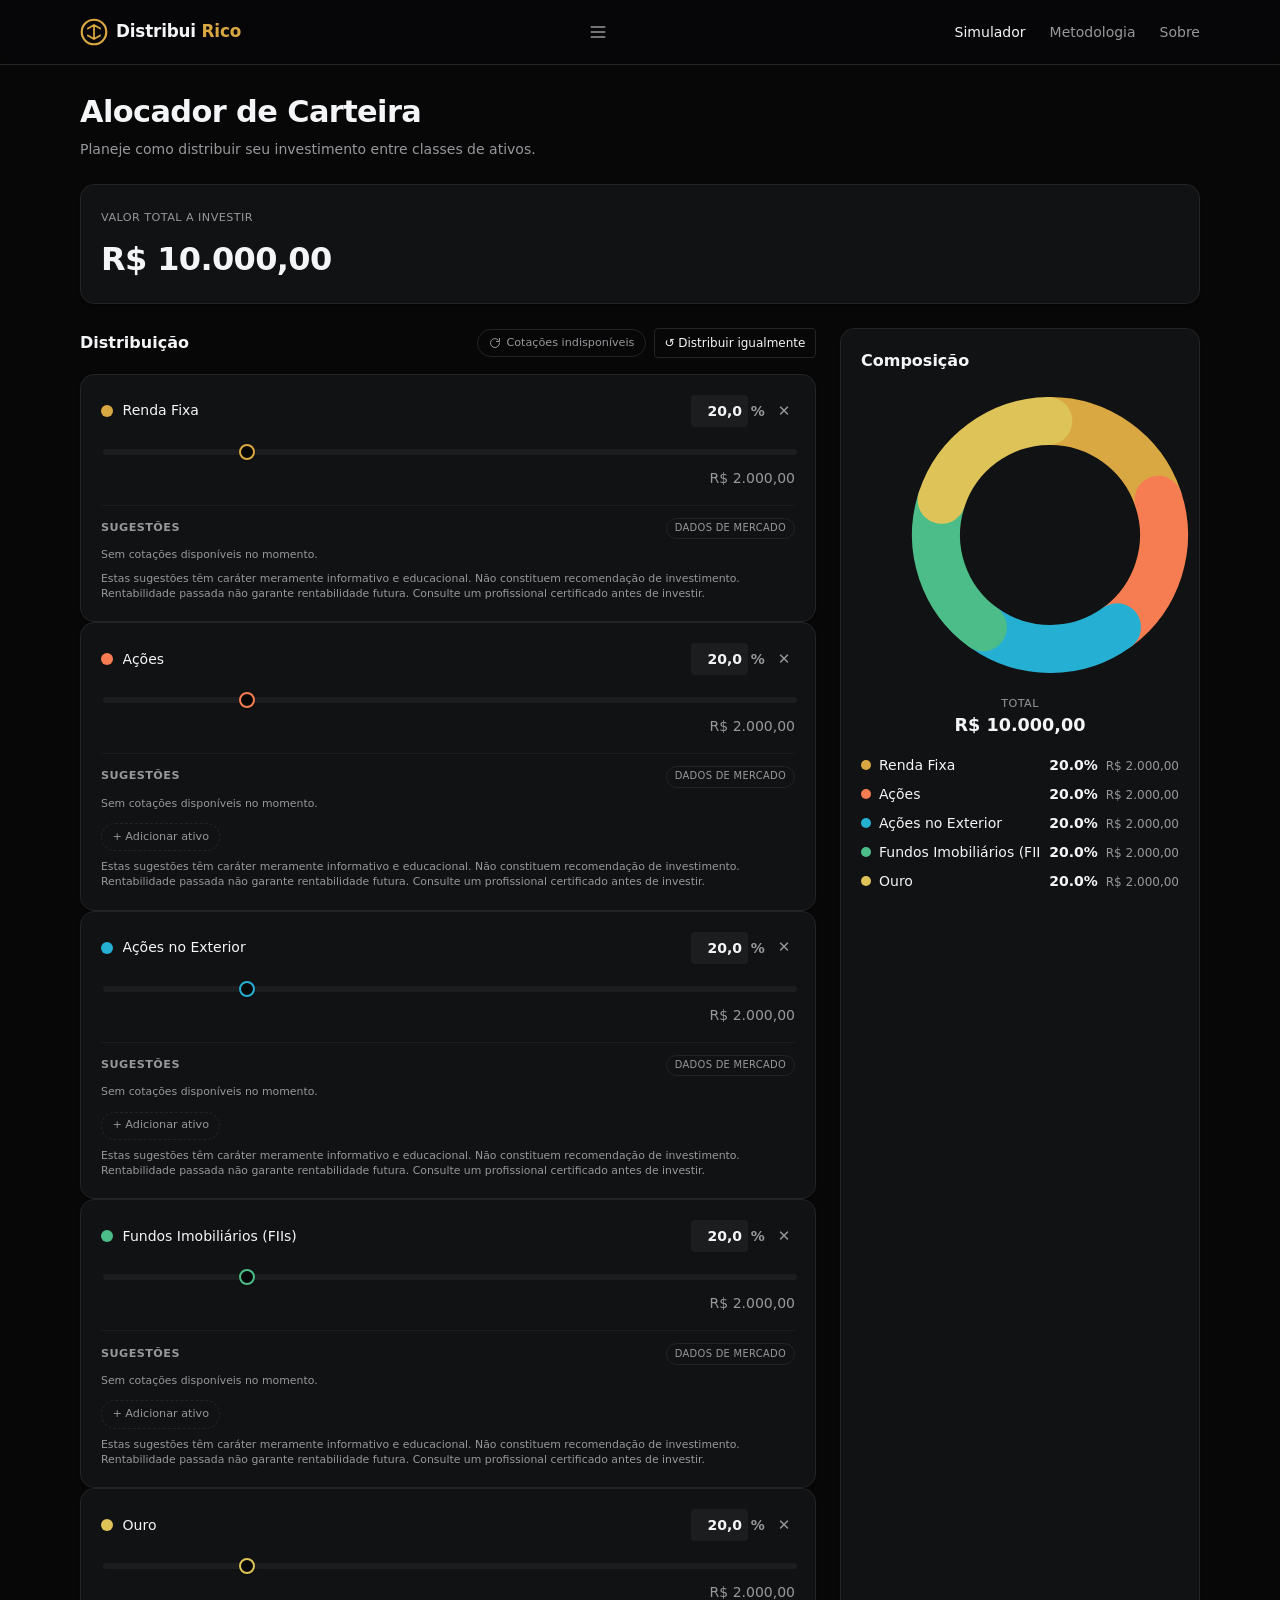
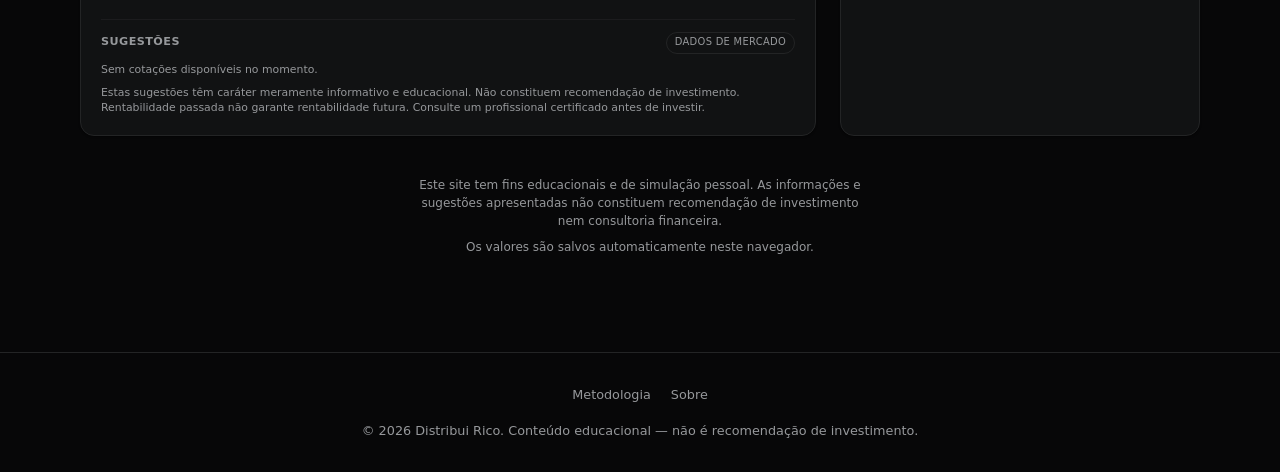
==== carteira/index.html @ 82d4304d "Organizar" ====
<!doctype html>
<html lang="pt-BR">
<head>
  <meta charset="utf-8" />
  <meta name="viewport" content="width=device-width, initial-scale=1" />
  <title>Distribui Rico — Simulador de Alocação de Carteira</title>
  <meta name="description" content="Simule como distribuir seu investimento entre Renda Fixa, Ações, Ações no Exterior, FIIs e Ouro, com sugestões de ativos baseadas em cotações reais." />
  <link rel="canonical" href="https://SEU-USUARIO.github.io/carteira/" />

  <meta property="og:type" content="website" />
  <meta property="og:title" content="Distribui Rico — Simulador de Alocação de Carteira" />
  <meta property="og:description" content="Planeje como distribuir seu investimento entre classes de ativos, com sugestões baseadas em cotações reais." />
  <meta property="og:image" content="assets/og/distribui-rico-og.png" />
  <meta name="twitter:card" content="summary_large_image" />

  <link rel="icon" type="image/svg+xml" href="assets/icons/favicon.svg" />

  <link rel="stylesheet" href="css/tokens.css" />
  <link rel="stylesheet" href="css/base.css" />
  <link rel="stylesheet" href="css/layout.css" />
  <link rel="stylesheet" href="css/components.css" />
  <link rel="stylesheet" href="css/pages/home.css" />
</head>
<body>
  <header class="site-header">
    <div class="container site-header__inner">
      <a href="index.html" class="brand">
        <svg class="brand__mark" viewBox="0 0 32 32" fill="none" xmlns="http://www.w3.org/2000/svg" aria-hidden="true">
          <circle cx="16" cy="16" r="14" stroke="var(--color-primary)" stroke-width="2.5"/>
          <path d="M16 8v16M9 12l7-4 7 4M9 20l7 4 7-4" stroke="var(--color-primary)" stroke-width="2" stroke-linecap="round" stroke-linejoin="round"/>
        </svg>
        <span>Distribui <span class="brand__gold">Rico</span></span>
      </a>
      <button class="nav-toggle icon-btn" aria-label="Abrir menu" aria-expanded="false">
        <svg width="20" height="20" viewBox="0 0 24 24" fill="none" stroke="currentColor" stroke-width="2" stroke-linecap="round"><path d="M4 6h16M4 12h16M4 18h16"/></svg>
      </button>
      <nav class="main-nav">
        <a href="index.html" aria-current="page">Simulador</a>
        <a href="metodologia.html">Metodologia</a>
        <a href="sobre.html">Sobre</a>
      </nav>
    </div>
  </header>

  <main class="container sim">
    <div class="sim__header">
      <h1>Alocador de Carteira</h1>
      <p>Planeje como distribuir seu investimento entre classes de ativos.</p>
    </div>
    <div id="simulador-root">
      <noscript>Este simulador precisa de JavaScript habilitado para funcionar.</noscript>
    </div>
  </main>

  <footer class="site-footer">
    <div class="container site-footer__inner">
      <div class="site-footer__links">
        <a href="metodologia.html">Metodologia</a>
        <a href="sobre.html">Sobre</a>
      </div>
      <p>&copy; <span id="year"></span> Distribui Rico. Conteúdo educacional — não é recomendação de investimento.</p>
    </div>
  </footer>

  <script type="module">
    import { onReady, markActiveNav, initNavToggle } from "./js/core/dom.js";
    import { initSimuladorPage } from "./js/pages/simulador.page.js";

    onReady(() => {
      markActiveNav();
      initNavToggle();
      document.getElementById("year").textContent = new Date().getFullYear();
      initSimuladorPage();
    });
  </script>
</body>
</html>
---- carteira/css/tokens.css ----
/* ==========================================================================
   Distribui Rico — Design Tokens
   Tema escuro inspirado em dourado/preto (Batman / C6 Bank), portado do
   projeto original em oklch().
   ========================================================================== */

:root {
  --radius-sm: 2px;
  --radius-md: 4px;
  --radius-lg: 6px;
  --radius-xl: 10px;
  --radius-2xl: 14px;

  /* Cores base */
  --color-background: oklch(0.13 0.003 260);
  --color-foreground: oklch(0.97 0.003 260);
  --color-card: oklch(0.18 0.003 260);
  --color-card-foreground: oklch(0.97 0.003 260);
  --color-popover: oklch(0.18 0.003 260);
  --color-popover-foreground: oklch(0.97 0.003 260);

  --color-primary: oklch(0.76 0.13 82);
  --color-primary-foreground: oklch(0.15 0.003 260);

  --color-secondary: oklch(0.23 0.003 260);
  --color-secondary-foreground: oklch(0.97 0.003 260);

  --color-muted: oklch(0.23 0.003 260);
  --color-muted-foreground: oklch(0.68 0.005 260);

  --color-accent: oklch(0.28 0.005 260);
  --color-accent-foreground: oklch(0.97 0.003 260);

  --color-destructive: oklch(0.65 0.22 27);
  --color-destructive-foreground: oklch(0.98 0.003 260);

  --color-border: oklch(0.26 0.003 260);
  --color-input: oklch(0.26 0.003 260);
  --color-ring: oklch(0.76 0.13 82);

  /* Cores das classes de ativos (donut / sliders) */
  --asset-rf: oklch(0.76 0.13 82);
  --asset-acoes: oklch(0.72 0.16 40);
  --asset-exterior: oklch(0.7 0.12 220);
  --asset-fii: oklch(0.72 0.13 160);
  --asset-ouro: oklch(0.82 0.13 95);

  /* Tipografia */
  --font-sans: "Inter", system-ui, -apple-system, "Segoe UI", Roboto, sans-serif;

  /* Espaçamento / sombras */
  --shadow-sm: 0 1px 2px rgba(0, 0, 0, 0.4);
  --shadow-md: 0 4px 14px rgba(0, 0, 0, 0.45);
  --header-height: 64px;
}
---- carteira/css/base.css ----
/* ==========================================================================
   Base / Reset
   ========================================================================== */

*,
*::before,
*::after {
  box-sizing: border-box;
  border-color: var(--color-border);
}

html {
  -webkit-text-size-adjust: 100%;
  scroll-behavior: smooth;
}

body {
  margin: 0;
  min-height: 100svh;
  background-color: var(--color-background);
  color: var(--color-foreground);
  font-family: var(--font-sans);
  font-size: 15px;
  line-height: 1.5;
  -webkit-font-smoothing: antialiased;
}

h1, h2, h3, h4, p, ul, ol, figure {
  margin: 0;
}

ul, ol {
  padding: 0;
  list-style: none;
}

a {
  color: inherit;
  text-decoration: none;
}

button {
  font: inherit;
  color: inherit;
  background: none;
  border: none;
  cursor: pointer;
}

input {
  font: inherit;
  color: inherit;
  background: none;
}

img, svg {
  display: block;
  max-width: 100%;
}

::selection {
  background: var(--color-primary);
  color: var(--color-primary-foreground);
}

::-webkit-scrollbar {
  width: 10px;
  height: 10px;
}
::-webkit-scrollbar-track {
  background: transparent;
}
::-webkit-scrollbar-thumb {
  background: var(--color-secondary);
  border-radius: 999px;
}

.sr-only {
  position: absolute;
  width: 1px;
  height: 1px;
  padding: 0;
  margin: -1px;
  overflow: hidden;
  clip: rect(0, 0, 0, 0);
  white-space: nowrap;
  border: 0;
}

.tabular-nums {
  font-variant-numeric: tabular-nums;
}
---- carteira/css/layout.css ----
/* ==========================================================================
   Layout — header, navegação, rodapé, containers
   ========================================================================== */

.container {
  width: 100%;
  max-width: 1152px;
  margin-inline: auto;
  padding-inline: 1rem;
}

.site-header {
  position: sticky;
  top: 0;
  z-index: 40;
  background: color-mix(in oklch, var(--color-background) 88%, transparent);
  backdrop-filter: blur(8px);
  border-bottom: 1px solid var(--color-border);
}

.site-header__inner {
  display: flex;
  align-items: center;
  justify-content: space-between;
  height: var(--header-height);
}

.brand {
  display: flex;
  align-items: center;
  gap: 0.5rem;
  font-weight: 700;
  font-size: 1.05rem;
  letter-spacing: -0.01em;
}

.brand__mark {
  width: 28px;
  height: 28px;
  flex-shrink: 0;
}

.brand__gold {
  color: var(--color-primary);
}

.main-nav {
  display: flex;
  align-items: center;
  gap: 1.5rem;
}

.main-nav a {
  font-size: 0.875rem;
  color: var(--color-muted-foreground);
  transition: color 0.15s ease;
}

.main-nav a:hover,
.main-nav a[aria-current="page"] {
  color: var(--color-foreground);
}

.nav-toggle {
  display: none;
  padding: 0.4rem;
  border-radius: var(--radius-md);
}

.site-footer {
  border-top: 1px solid var(--color-border);
  margin-top: 3rem;
  padding-block: 2rem;
}

.site-footer__inner {
  display: flex;
  flex-direction: column;
  gap: 1rem;
  align-items: center;
  text-align: center;
  color: var(--color-muted-foreground);
  font-size: 0.8rem;
}

.site-footer__links {
  display: flex;
  gap: 1.25rem;
}

.site-footer__links a:hover {
  color: var(--color-foreground);
}

.page-hero {
  padding-block: 2.5rem 1.5rem;
}

.page-hero h1 {
  font-size: clamp(1.6rem, 3vw, 2.1rem);
  font-weight: 700;
  letter-spacing: -0.02em;
}

.page-hero p {
  margin-top: 0.5rem;
  color: var(--color-muted-foreground);
  max-width: 60ch;
}

@media (max-width: 720px) {
  .main-nav {
    position: fixed;
    inset: var(--header-height) 0 auto 0;
    flex-direction: column;
    align-items: flex-start;
    gap: 0;
    background: var(--color-background);
    border-bottom: 1px solid var(--color-border);
    padding: 0.5rem 1rem 1rem;
    transform: translateY(-8px);
    opacity: 0;
    pointer-events: none;
    transition: opacity 0.15s ease, transform 0.15s ease;
  }
  .main-nav a {
    padding: 0.65rem 0;
    width: 100%;
    border-bottom: 1px solid var(--color-border);
  }
  .main-nav.is-open {
    opacity: 1;
    transform: translateY(0);
    pointer-events: auto;
  }
  .nav-toggle {
    display: inline-flex;
  }
}
---- carteira/css/components.css ----
/* ==========================================================================
   Componentes reutilizáveis
   ========================================================================== */

.card {
  background: var(--color-card);
  border: 1px solid var(--color-border);
  border-radius: var(--radius-2xl);
  box-shadow: var(--shadow-sm);
  padding: 1.25rem;
}

.btn {
  display: inline-flex;
  align-items: center;
  gap: 0.4rem;
  border-radius: var(--radius-md);
  padding: 0.45rem 0.85rem;
  font-size: 0.8rem;
  font-weight: 500;
  border: 1px solid transparent;
  transition: background-color 0.15s ease, color 0.15s ease, border-color 0.15s ease;
  white-space: nowrap;
}

.btn--outline {
  border-color: var(--color-border);
  color: var(--color-foreground);
}
.btn--outline:hover {
  background: var(--color-secondary);
}

.btn--primary {
  background: var(--color-primary);
  color: var(--color-primary-foreground);
}
.btn--primary:hover {
  filter: brightness(1.08);
}

.btn--ghost {
  color: var(--color-muted-foreground);
}
.btn--ghost:hover {
  background: var(--color-secondary);
  color: var(--color-foreground);
}

.btn--sm {
  padding: 0.3rem 0.6rem;
  font-size: 0.75rem;
}

.icon-btn {
  display: inline-flex;
  align-items: center;
  justify-content: center;
  border-radius: 999px;
  padding: 0.3rem;
  color: var(--color-muted-foreground);
  transition: background-color 0.15s ease, color 0.15s ease;
}
.icon-btn:hover {
  background: var(--color-secondary);
  color: var(--color-foreground);
}
.icon-btn:hover.icon-btn--danger {
  color: var(--color-destructive);
}

.pill {
  display: inline-flex;
  align-items: center;
  gap: 0.35rem;
  border: 1px solid var(--color-border);
  border-radius: 999px;
  padding: 0.3rem 0.65rem;
  font-size: 0.7rem;
  color: var(--color-muted-foreground);
  transition: background-color 0.15s ease, color 0.15s ease;
}
.pill:hover {
  background: var(--color-secondary);
  color: var(--color-foreground);
}

.tag {
  border-radius: 999px;
  border: 1px solid var(--color-border);
  padding: 0.15rem 0.5rem;
  font-size: 0.62rem;
  letter-spacing: 0.03em;
  text-transform: uppercase;
  color: var(--color-muted-foreground);
}

.field {
  border-radius: var(--radius-md);
  border: 1px solid var(--color-input);
  background: var(--color-secondary);
  padding: 0.4rem 0.6rem;
  font-size: 0.875rem;
  width: 100%;
  outline: none;
  transition: box-shadow 0.15s ease, border-color 0.15s ease;
}
.field:focus-visible {
  border-color: var(--color-ring);
  box-shadow: 0 0 0 2px color-mix(in oklch, var(--color-ring) 40%, transparent);
}

.field--bare {
  border: none;
  background: transparent;
  padding: 0;
}

/* Slider (input[type=range]) */
.slider {
  -webkit-appearance: none;
  appearance: none;
  width: 100%;
  height: 6px;
  border-radius: 999px;
  background: var(--color-secondary);
  outline: none;
  --asset-color: var(--color-primary);
  background-image: linear-gradient(var(--asset-color), var(--asset-color));
  background-repeat: no-repeat;
  background-size: 0% 100%;
}
.slider::-webkit-slider-thumb {
  -webkit-appearance: none;
  appearance: none;
  width: 16px;
  height: 16px;
  border-radius: 50%;
  background: var(--color-background);
  border: 2px solid var(--asset-color);
  cursor: pointer;
  box-shadow: var(--shadow-sm);
}
.slider::-moz-range-thumb {
  width: 16px;
  height: 16px;
  border-radius: 50%;
  background: var(--color-background);
  border: 2px solid var(--asset-color);
  cursor: pointer;
}
.slider::-moz-range-progress {
  background: var(--asset-color);
  height: 6px;
  border-radius: 999px;
}

/* Toast */
.toast-stack {
  position: fixed;
  bottom: 1rem;
  right: 1rem;
  left: 1rem;
  z-index: 100;
  display: flex;
  flex-direction: column;
  align-items: flex-end;
  gap: 0.5rem;
  pointer-events: none;
}
.toast {
  pointer-events: auto;
  background: var(--color-card);
  border: 1px solid var(--color-border);
  border-radius: var(--radius-lg);
  padding: 0.6rem 0.9rem;
  font-size: 0.8rem;
  box-shadow: var(--shadow-md);
  max-width: 320px;
  animation: toast-in 0.18s ease;
}
.toast--error {
  border-color: color-mix(in oklch, var(--color-destructive) 50%, var(--color-border));
}
@keyframes toast-in {
  from { opacity: 0; transform: translateY(6px); }
  to { opacity: 1; transform: translateY(0); }
}

/* Skeleton */
.skeleton {
  position: relative;
  overflow: hidden;
  background: var(--color-secondary);
  border-radius: var(--radius-md);
}
.skeleton::after {
  content: "";
  position: absolute;
  inset: 0;
  transform: translateX(-100%);
  background: linear-gradient(90deg, transparent, color-mix(in oklch, var(--color-foreground) 8%, transparent), transparent);
  animation: skeleton-shimmer 1.4s infinite;
}
@keyframes skeleton-shimmer {
  100% { transform: translateX(100%); }
}

.spin {
  animation: spin 0.8s linear infinite;
}
@keyframes spin {
  to { transform: rotate(360deg); }
}

.disclaimer {
  font-size: 0.68rem;
  line-height: 1.4;
  color: var(--color-muted-foreground);
}

.divider {
  border-top: 1px solid color-mix(in oklch, var(--color-border) 60%, transparent);
}
---- carteira/css/pages/home.css ----
/* ==========================================================================
   Página inicial — Simulador de alocação
   ========================================================================== */

.sim {
  padding-block: 1.5rem 3rem;
}

.sim__header {
  margin-bottom: 1.5rem;
}
.sim__header h1 {
  font-size: clamp(1.5rem, 3vw, 1.9rem);
  font-weight: 700;
  letter-spacing: -0.02em;
}
.sim__header p {
  margin-top: 0.25rem;
  font-size: 0.875rem;
  color: var(--color-muted-foreground);
}

.total-card label {
  font-size: 0.7rem;
  font-weight: 500;
  text-transform: uppercase;
  letter-spacing: 0.04em;
  color: var(--color-muted-foreground);
}
.total-card input {
  display: block;
  margin-top: 0.5rem;
  width: 100%;
  border: none;
  background: transparent;
  font-size: clamp(1.5rem, 4vw, 2rem);
  font-weight: 700;
  letter-spacing: -0.02em;
  padding: 0;
}
.total-card input:focus-visible {
  outline: none;
}

.sim__grid {
  margin-top: 1.5rem;
  display: grid;
  gap: 1.5rem;
  grid-template-columns: 1fr;
}
@media (min-width: 1024px) {
  .sim__grid {
    grid-template-columns: 1fr 360px;
  }
}

.sim__assets {
  display: flex;
  flex-direction: column;
  gap: 0.75rem;
}

.sim__assets-toolbar {
  display: flex;
  flex-wrap: wrap;
  align-items: center;
  justify-content: space-between;
  gap: 0.5rem;
  margin-bottom: 0.25rem;
}
.sim__assets-toolbar h2 {
  font-size: 1rem;
  font-weight: 600;
}
.sim__assets-toolbar-actions {
  display: flex;
  flex-wrap: wrap;
  align-items: center;
  gap: 0.5rem;
}

.asset-card {
  transition: opacity 0.15s ease;
}
.asset-card[data-active="false"] {
  opacity: 0.75;
}

.asset-card__top {
  display: flex;
  align-items: center;
  justify-content: space-between;
  gap: 0.75rem;
}

.asset-card__label {
  display: flex;
  align-items: center;
  gap: 0.6rem;
  min-width: 0;
}
.asset-card__dot {
  width: 12px;
  height: 12px;
  border-radius: 999px;
  flex-shrink: 0;
  background: var(--dot-color, var(--color-primary));
}
.asset-card__name {
  font-size: 0.875rem;
  font-weight: 500;
  overflow: hidden;
  text-overflow: ellipsis;
  white-space: nowrap;
}

.asset-card__controls {
  display: flex;
  align-items: center;
  gap: 0.5rem;
}
.asset-card__pct {
  display: flex;
  align-items: baseline;
  gap: 0.15rem;
}
.asset-card__pct input {
  width: 3.6rem;
  height: 2rem;
  text-align: right;
  font-weight: 600;
  font-size: 0.875rem;
  border-radius: var(--radius-md);
  background: var(--color-secondary);
  border: none;
  padding: 0.15rem 0.4rem;
}
.asset-card__pct span {
  font-size: 0.875rem;
  font-weight: 600;
  color: var(--color-muted-foreground);
}

.asset-card__slider {
  margin-top: 0.75rem;
}

.asset-card__value {
  margin-top: 0.4rem;
  text-align: right;
  font-size: 0.875rem;
  color: var(--color-muted-foreground);
}

/* Sugestões */
.suggestions {
  margin-top: 1rem;
  border-top: 1px solid color-mix(in oklch, var(--color-border) 60%, transparent);
  padding-top: 0.75rem;
}
.suggestions__head {
  display: flex;
  align-items: center;
  justify-content: space-between;
  gap: 0.5rem;
  margin-bottom: 0.5rem;
}
.suggestions__head h3 {
  font-size: 0.7rem;
  font-weight: 600;
  text-transform: uppercase;
  letter-spacing: 0.04em;
  color: var(--color-muted-foreground);
}

.suggestion-item {
  display: flex;
  align-items: flex-start;
  justify-content: space-between;
  gap: 0.75rem;
  padding-block: 0.55rem;
  border-bottom: 1px solid color-mix(in oklch, var(--color-border) 60%, transparent);
}
.suggestion-item:last-child {
  border-bottom: none;
}
.suggestion-item[data-excluded="true"] {
  opacity: 0.4;
}
.suggestion-item__ticker {
  font-size: 0.875rem;
  font-weight: 600;
}
.suggestion-item[data-excluded="true"] .suggestion-item__ticker {
  text-decoration: line-through;
}
.suggestion-item__name {
  font-size: 0.75rem;
  color: var(--color-muted-foreground);
  overflow: hidden;
  text-overflow: ellipsis;
  white-space: nowrap;
  max-width: 46vw;
}
.suggestion-item__meta {
  font-size: 0.75rem;
  color: var(--color-muted-foreground);
}
.suggestion-item__metric {
  font-size: 0.75rem;
  color: color-mix(in oklch, var(--color-foreground) 80%, transparent);
  margin-top: 0.1rem;
}
.suggestion-item__alloc {
  font-size: 0.68rem;
  color: var(--color-muted-foreground);
  margin-top: 0.1rem;
}
.suggestion-item__right {
  flex-shrink: 0;
  display: flex;
  align-items: flex-start;
  gap: 0.4rem;
  text-align: right;
}
.suggestion-item__price {
  font-size: 0.75rem;
  color: var(--color-muted-foreground);
}
.suggestion-item__qty {
  font-size: 0.875rem;
  font-weight: 600;
  color: var(--color-primary);
}

.add-asset-form {
  margin-top: 0.75rem;
  border-radius: var(--radius-lg);
  border: 1px solid var(--color-border);
  background: color-mix(in oklch, var(--color-secondary) 40%, transparent);
  padding: 0.75rem;
}
.add-asset-form label {
  font-size: 0.68rem;
  font-weight: 500;
  text-transform: uppercase;
  letter-spacing: 0.03em;
  color: var(--color-muted-foreground);
}
.add-asset-form .row {
  display: flex;
  gap: 0.5rem;
  margin-top: 0.4rem;
}
.add-asset-form .preview {
  margin-top: 0.5rem;
  display: flex;
  align-items: flex-start;
  justify-content: space-between;
  gap: 0.75rem;
  border-radius: var(--radius-md);
  border: 1px solid var(--color-border);
  background: var(--color-card);
  padding: 0.5rem;
}
.add-asset-form .form-actions {
  display: flex;
  align-items: center;
  justify-content: space-between;
  margin-top: 0.5rem;
}
.add-asset-form .error {
  font-size: 0.75rem;
  color: var(--color-destructive);
  margin-top: 0.35rem;
}

/* Composição / donut */
.composition-card {
  position: static;
}
@media (min-width: 1024px) {
  .composition-card {
    position: sticky;
    top: calc(var(--header-height) + 1rem);
  }
}
.composition-card h2 {
  font-size: 1rem;
  font-weight: 600;
}
.donut-wrap {
  margin: 0.75rem auto 0;
  max-width: 240px;
}
.donut-wrap svg {
  width: 100%;
  height: auto;
}
.composition-total {
  text-align: center;
  margin-top: 0.25rem;
}
.composition-total .label {
  font-size: 0.7rem;
  text-transform: uppercase;
  letter-spacing: 0.04em;
  color: var(--color-muted-foreground);
}
.composition-total .value {
  font-size: 1.1rem;
  font-weight: 700;
}
.composition-legend {
  margin-top: 1rem;
  display: flex;
  flex-direction: column;
  gap: 0.5rem;
}
.composition-legend li {
  display: flex;
  align-items: center;
  justify-content: space-between;
  gap: 0.5rem;
  font-size: 0.875rem;
}
.composition-legend .dot {
  width: 10px;
  height: 10px;
  border-radius: 999px;
  flex-shrink: 0;
}
.composition-legend .name {
  overflow: hidden;
  text-overflow: ellipsis;
  white-space: nowrap;
  display: flex;
  align-items: center;
  gap: 0.5rem;
  min-width: 0;
}
.composition-legend .amounts {
  flex-shrink: 0;
  display: flex;
  align-items: baseline;
  gap: 0.5rem;
}
.composition-legend .pct {
  font-weight: 600;
}
.composition-legend .val {
  font-size: 0.75rem;
  color: var(--color-muted-foreground);
}

.sim__disclaimer {
  margin-top: 2.5rem;
  text-align: center;
  font-size: 0.75rem;
  color: var(--color-muted-foreground);
}
.sim__disclaimer p {
  max-width: 60ch;
  margin-inline: auto;
}
.sim__disclaimer p + p {
  margin-top: 0.5rem;
}
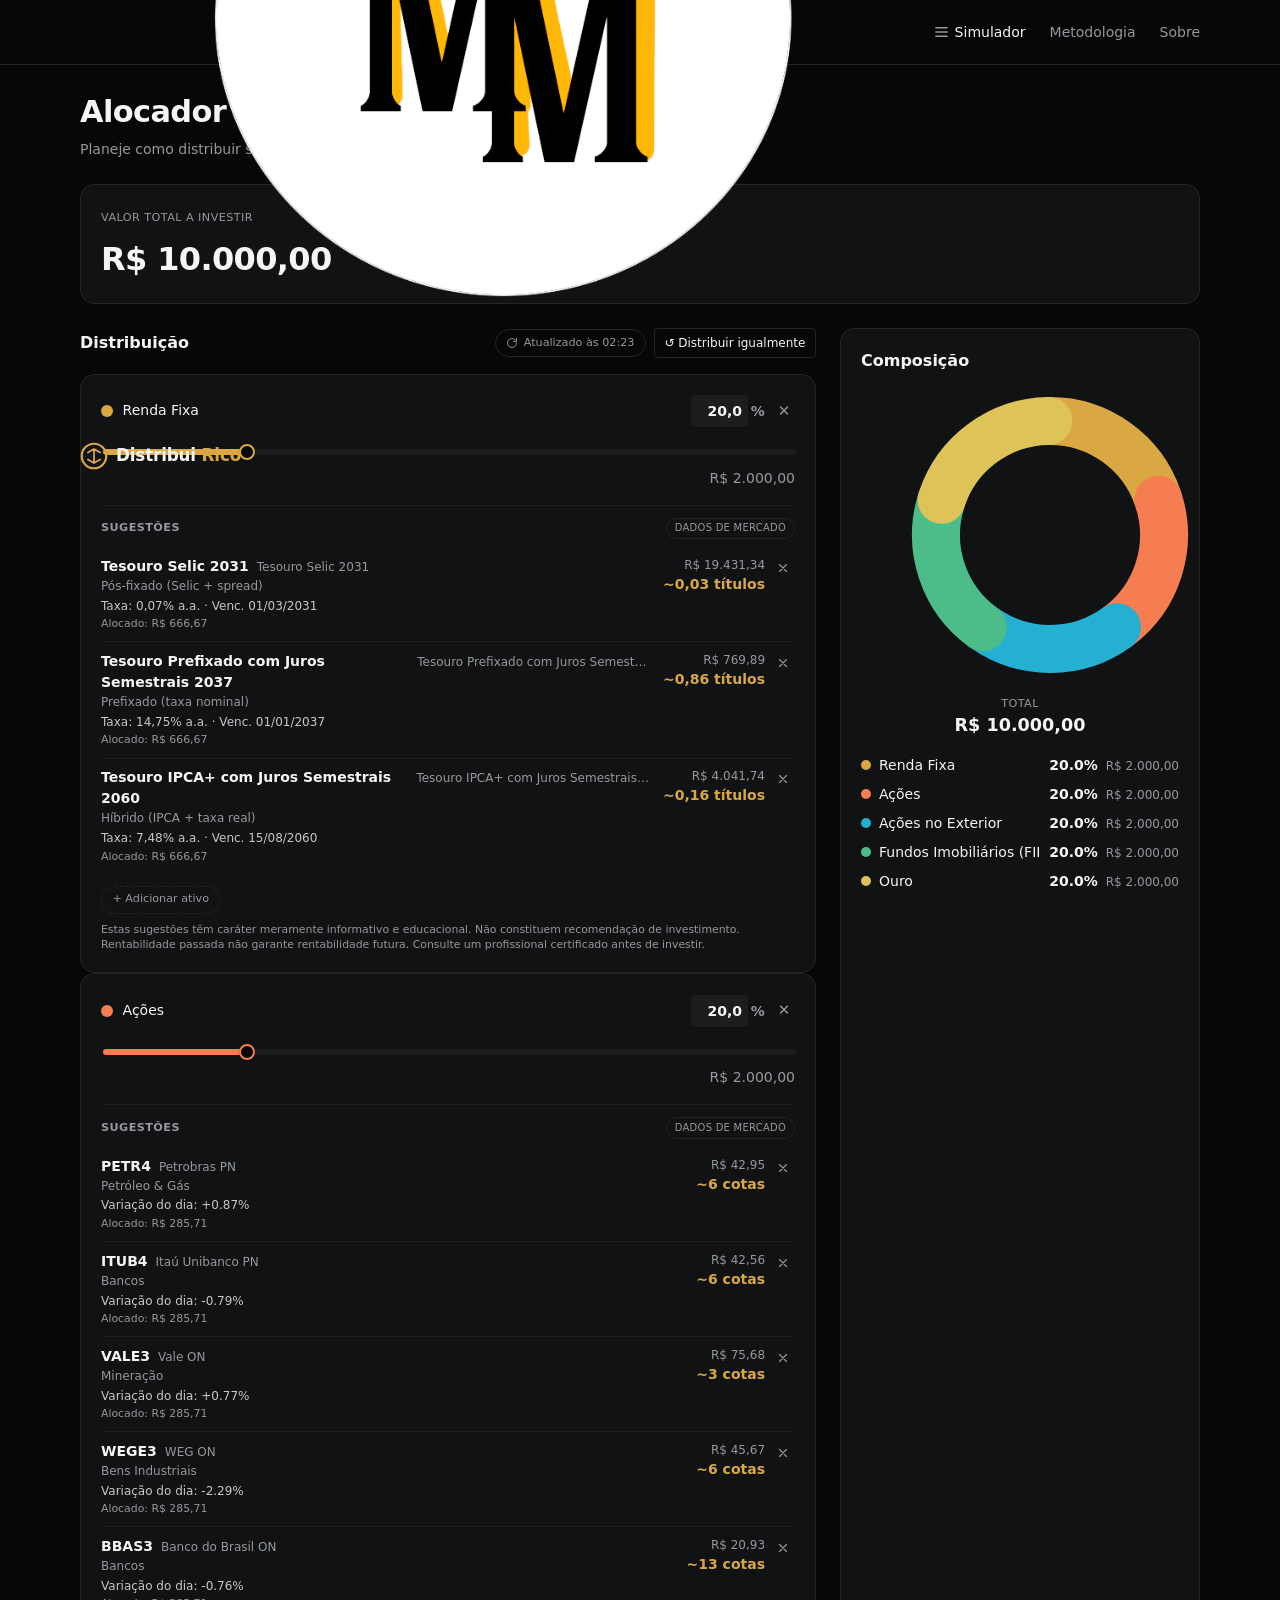
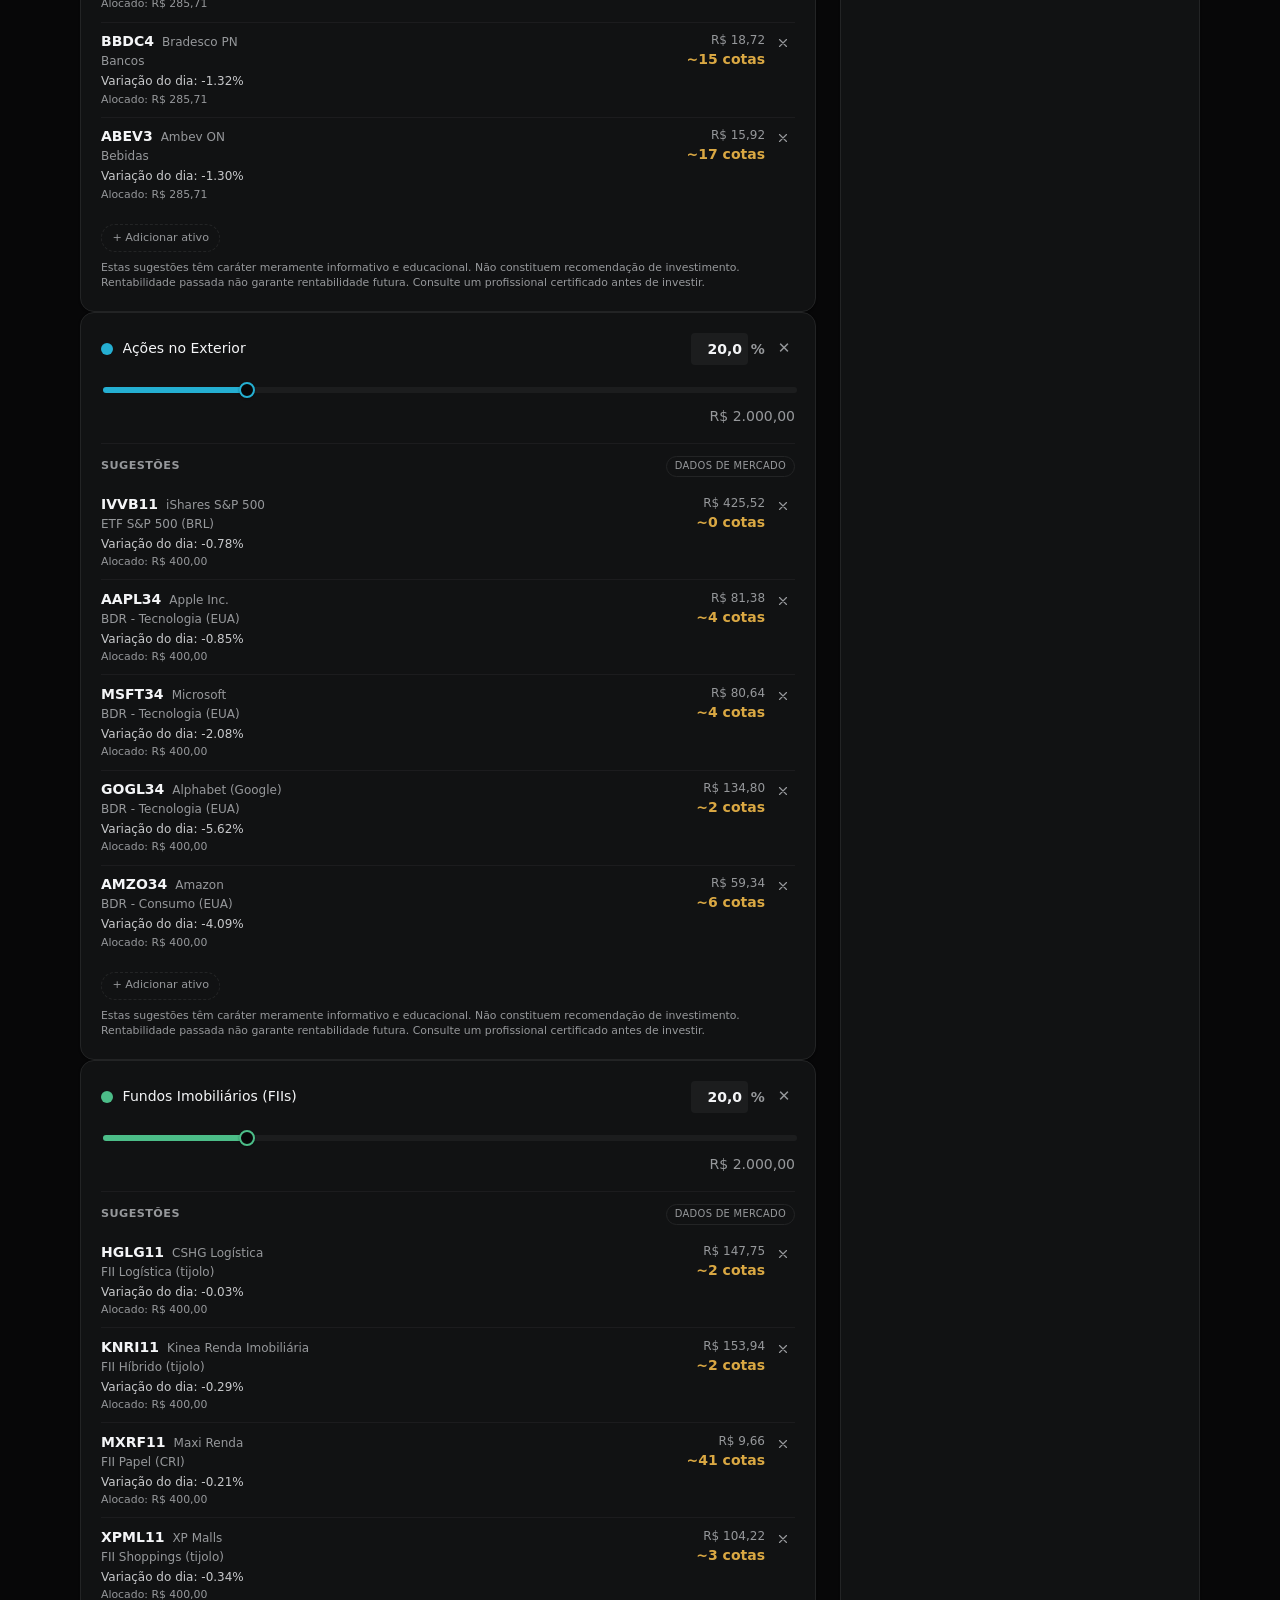
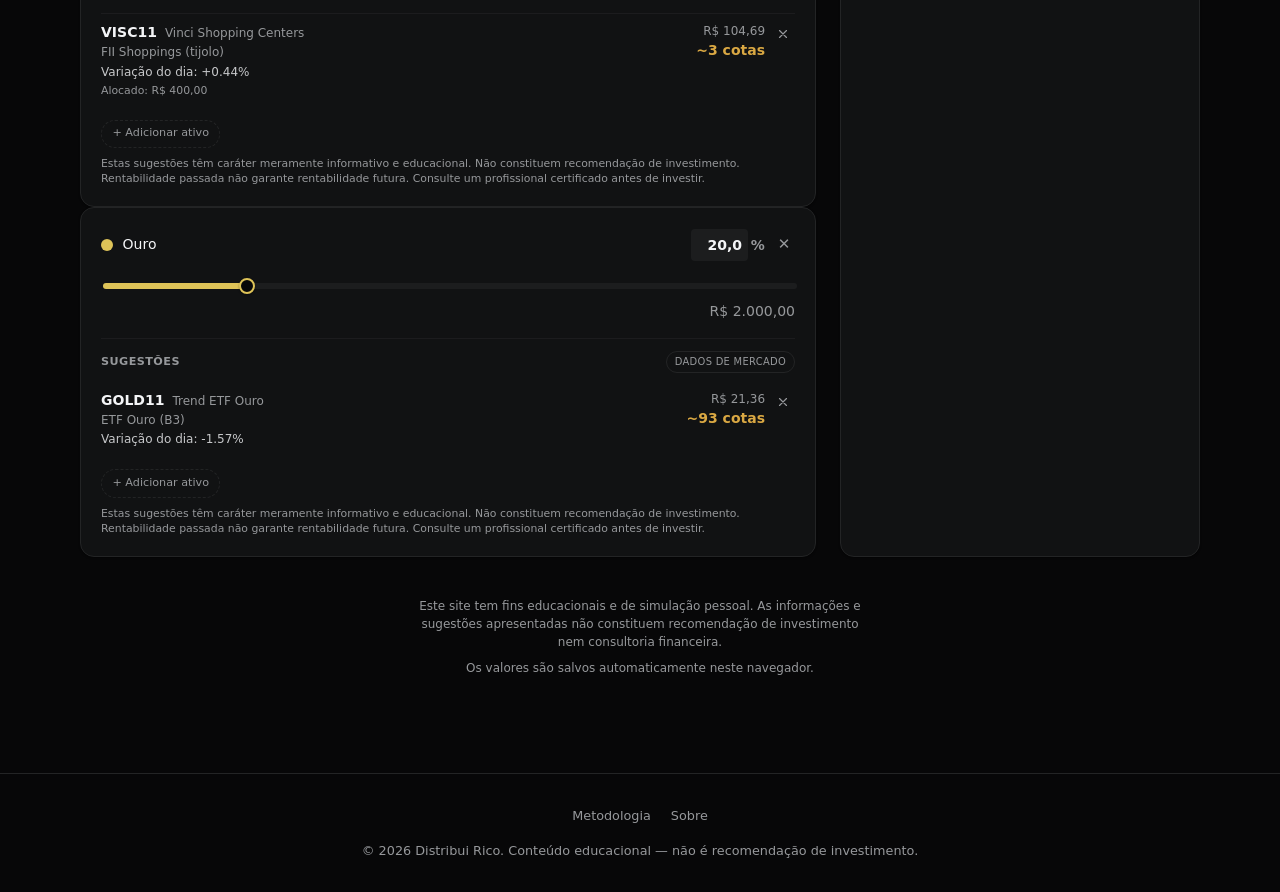
==== commit f95a7394: "Refactor header structure in index.html" ====
--- a/carteira/index.html
+++ b/carteira/index.html
@@ -24,13 +24,18 @@
 <body>
   <header class="site-header">
     <div class="container site-header__inner">
-      <a href="index.html" class="brand">
-        <svg class="brand__mark" viewBox="0 0 32 32" fill="none" xmlns="http://www.w3.org/2000/svg" aria-hidden="true">
-          <circle cx="16" cy="16" r="14" stroke="var(--color-primary)" stroke-width="2.5"/>
-          <path d="M16 8v16M9 12l7-4 7 4M9 20l7 4 7-4" stroke="var(--color-primary)" stroke-width="2" stroke-linecap="round" stroke-linejoin="round"/>
-        </svg>
-        <span>Distribui <span class="brand__gold">Rico</span></span>
-      </a>
+     <div class="header-left">
+  <a href="../index.html" class="back-to-hub" aria-label="Voltar para o site principal (Many Mens)" title="Voltar para Many Mens">
+    <img src="../assets/icons/favicon.png" alt="" />
+  </a>
+  <a href="index.html" class="brand">
+    <svg class="brand__mark" viewBox="0 0 32 32" fill="none" xmlns="http://www.w3.org/2000/svg" aria-hidden="true">
+      <circle cx="16" cy="16" r="14" stroke="var(--color-primary)" stroke-width="2.5"/>
+      <path d="M16 8v16M9 12l7-4 7 4M9 20l7 4 7-4" stroke="var(--color-primary)" stroke-width="2" stroke-linecap="round" stroke-linejoin="round"/>
+    </svg>
+    <span>Distribui <span class="brand__gold">Rico</span></span>
+  </a>
+</div>
       <button class="nav-toggle icon-btn" aria-label="Abrir menu" aria-expanded="false">
         <svg width="20" height="20" viewBox="0 0 24 24" fill="none" stroke="currentColor" stroke-width="2" stroke-linecap="round"><path d="M4 6h16M4 12h16M4 18h16"/></svg>
       </button>
